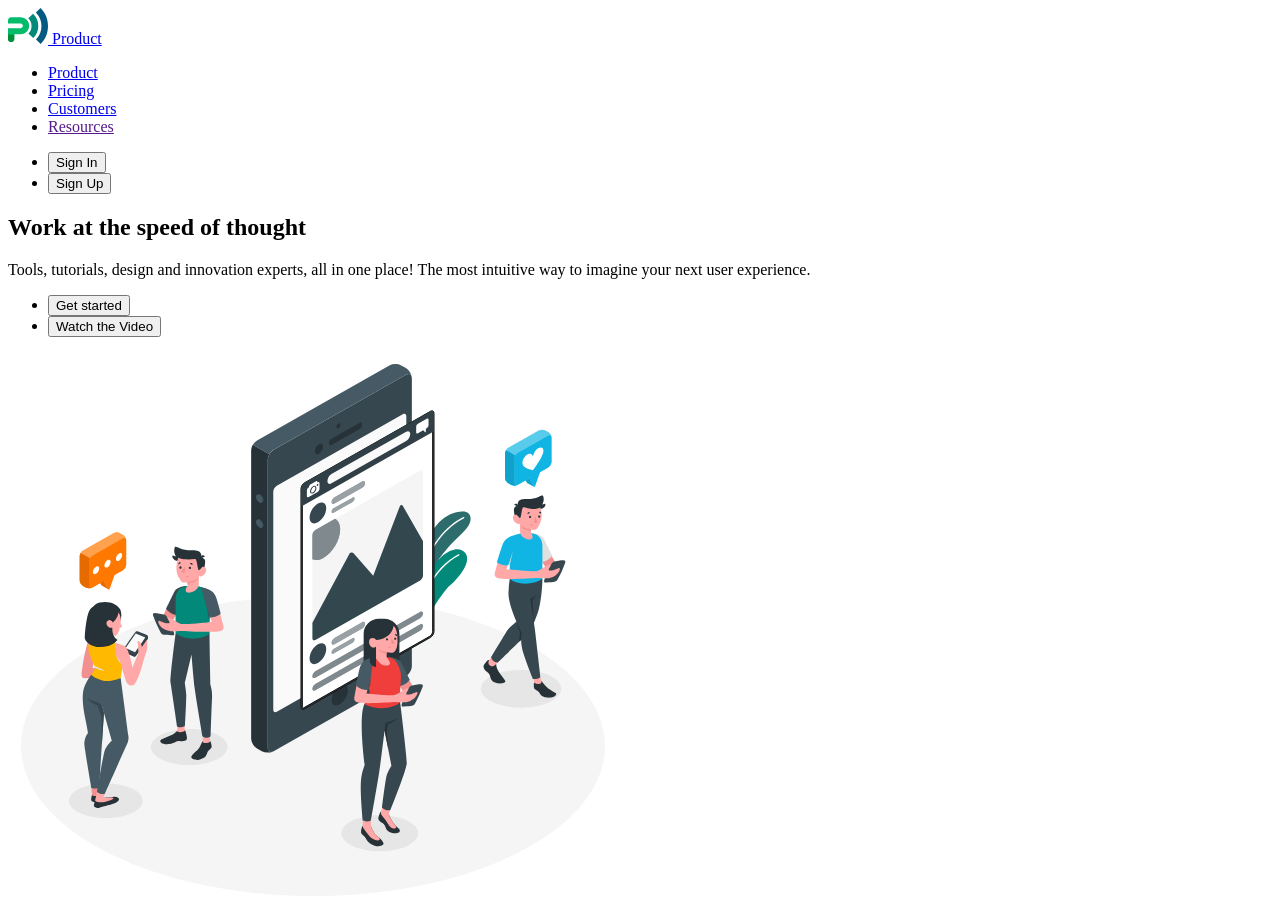
==== index.html @ 0d186ab6 "add header+hero markup" ====
<!DOCTYPE html>
<html lang="en">
<head>
  <meta charset="UTF-8">
  <meta name="viewport" content="width=device-width, initial-scale=1.0">
  <title>Business promotion</title>
</head>
<body>
  <header>
    <a href="./index.html">
    <img src="./images/logo.svg" alt="logo" width="40" height="36">
    Product
    </a>

    <nav>
      <ul>
        <li><a href="./index.html">Product</a></li>
        <li><a href="./pricing.html">Pricing</a></li>
        <li><a href="./customers.html">Customers</a></li>
        <li><a href="">Resources</a></li>
      </ul>
    </nav>

    <ul>
      <li><button type="button">Sign In</button></li>
      <li><button type="button">Sign Up</button></li>
    </ul>
    
  </header>

  <main>
    <!-- HERO SECTION  -->
      <section>
        <h1>Work at the speed of thought</h1>
        <p>Tools, tutorials, design and innovation experts, all in one place! The most intuitive way to imagine your next user experience.</p>
        <ul>
          <li><button type="button">Get started</button></li>
          <li><button type="button">Watch the Video</button></li>
        </ul>
        <img src="./images/hero-img.svg" alt="hero-img" width="610" height="555">
      </section>

  </main>
  
</body>
</html>
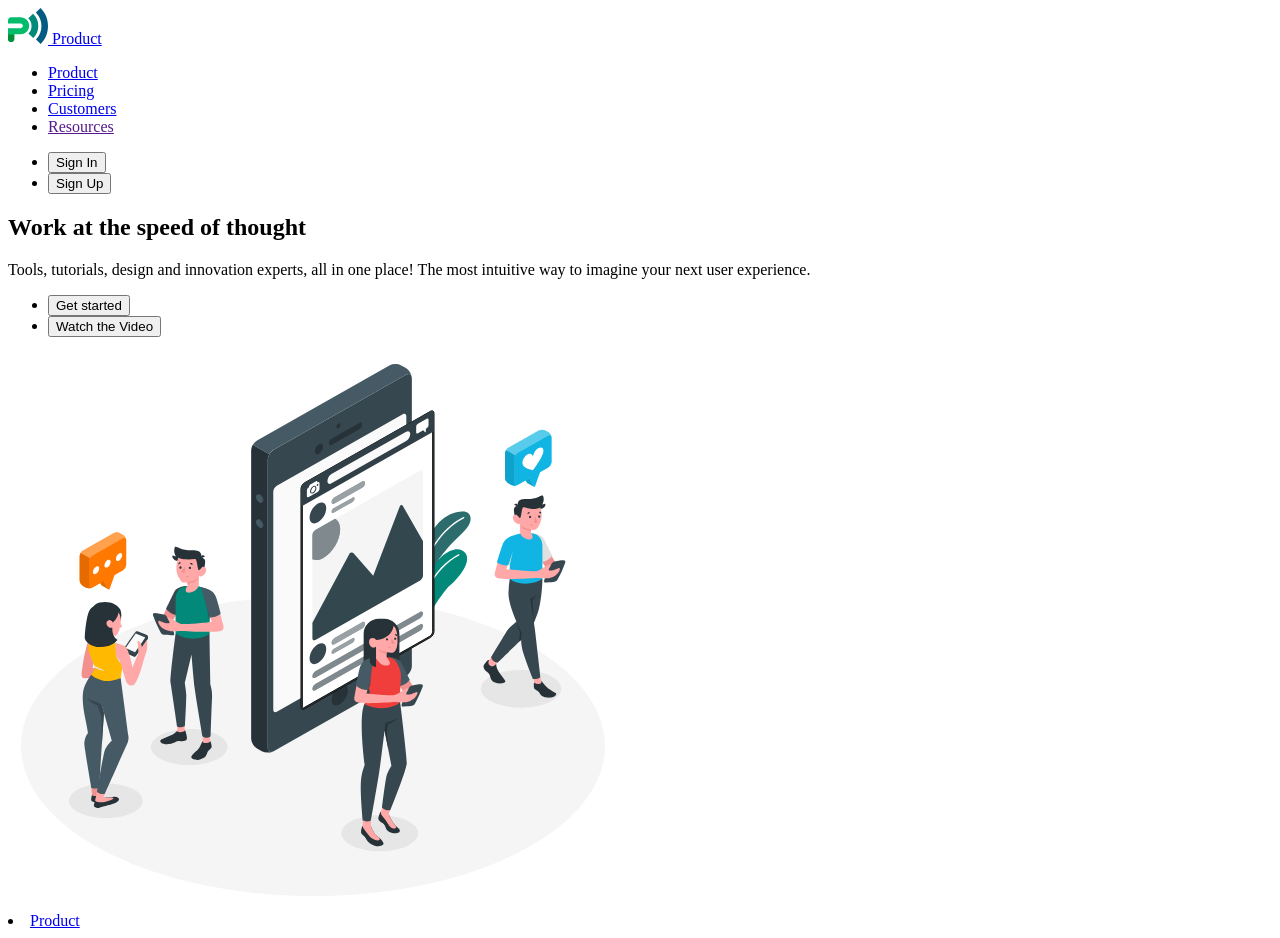
==== commit 75450433: "add links" ====
--- a/index.html
+++ b/index.html
@@ -42,5 +42,8 @@
 
   </main>
   
+  
 </body>
-</html>+</html>
+
+<li><a href="./index.html">Product</a></li>
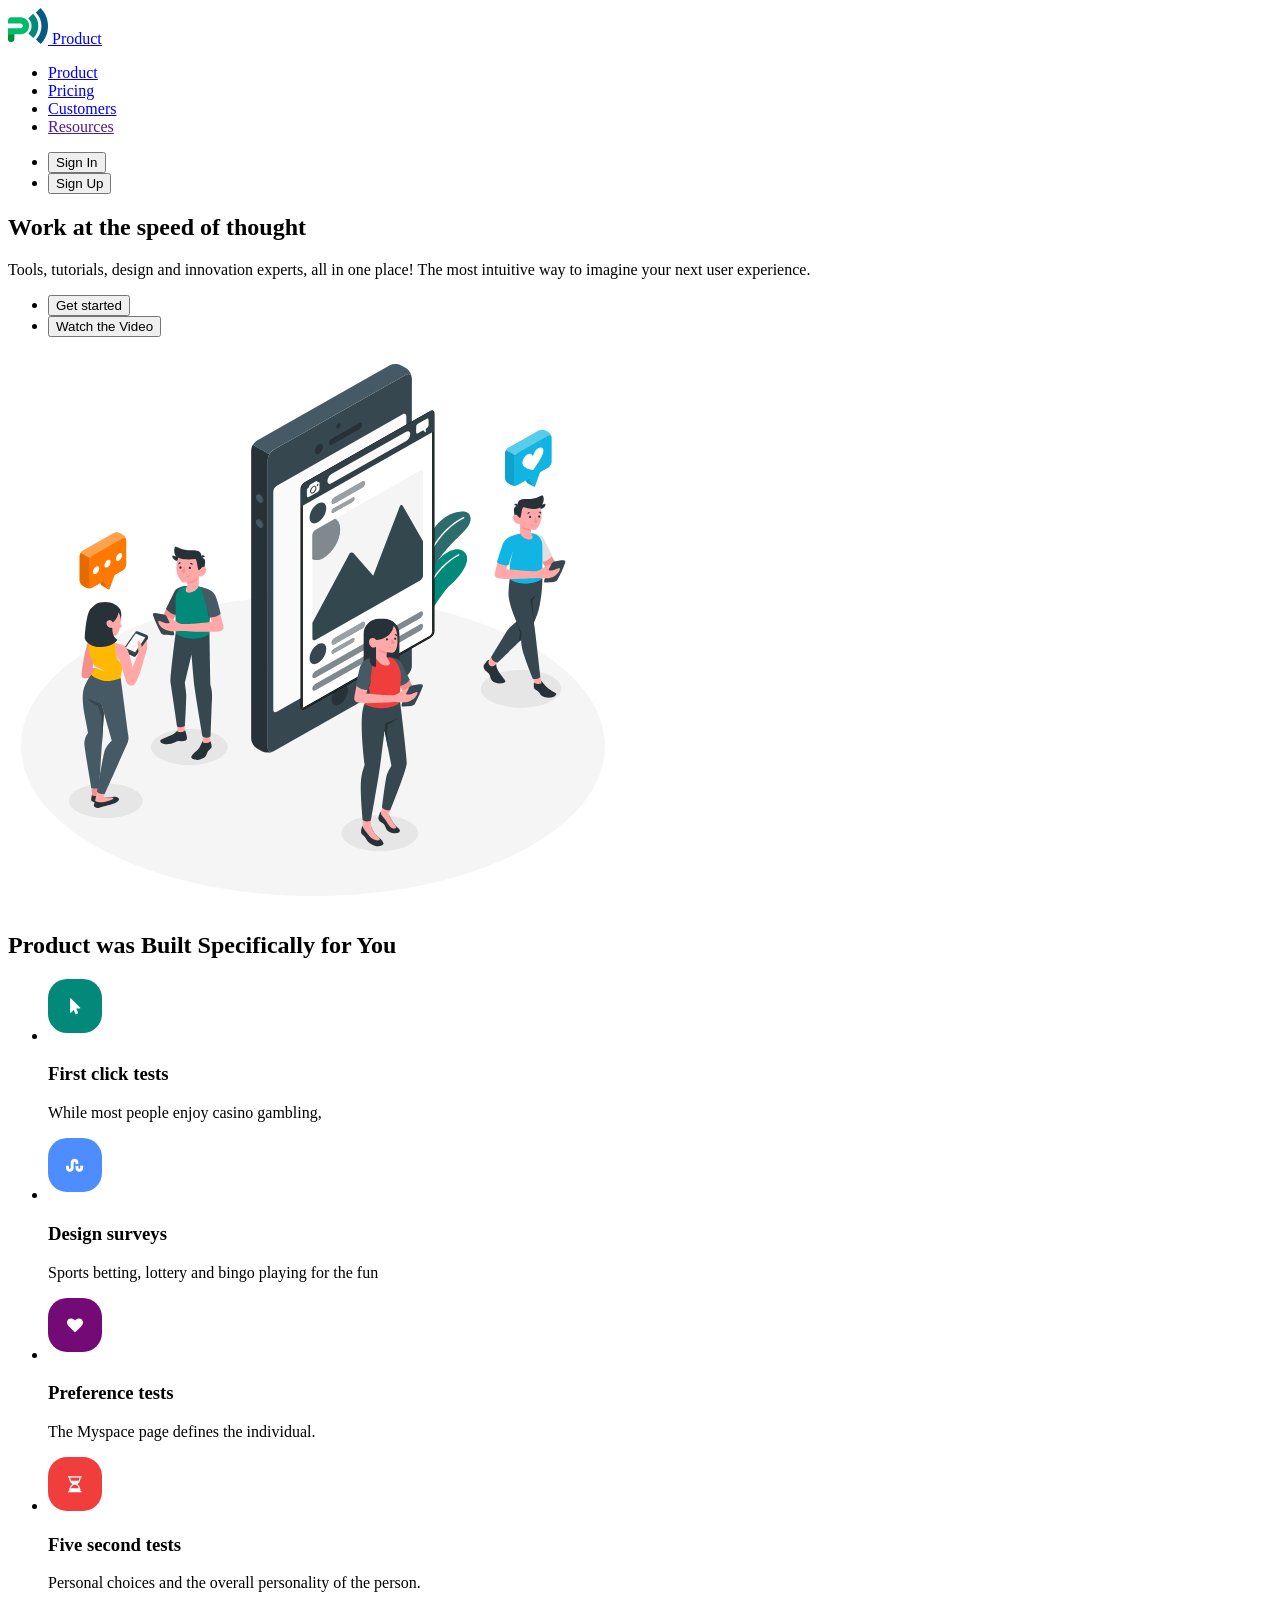
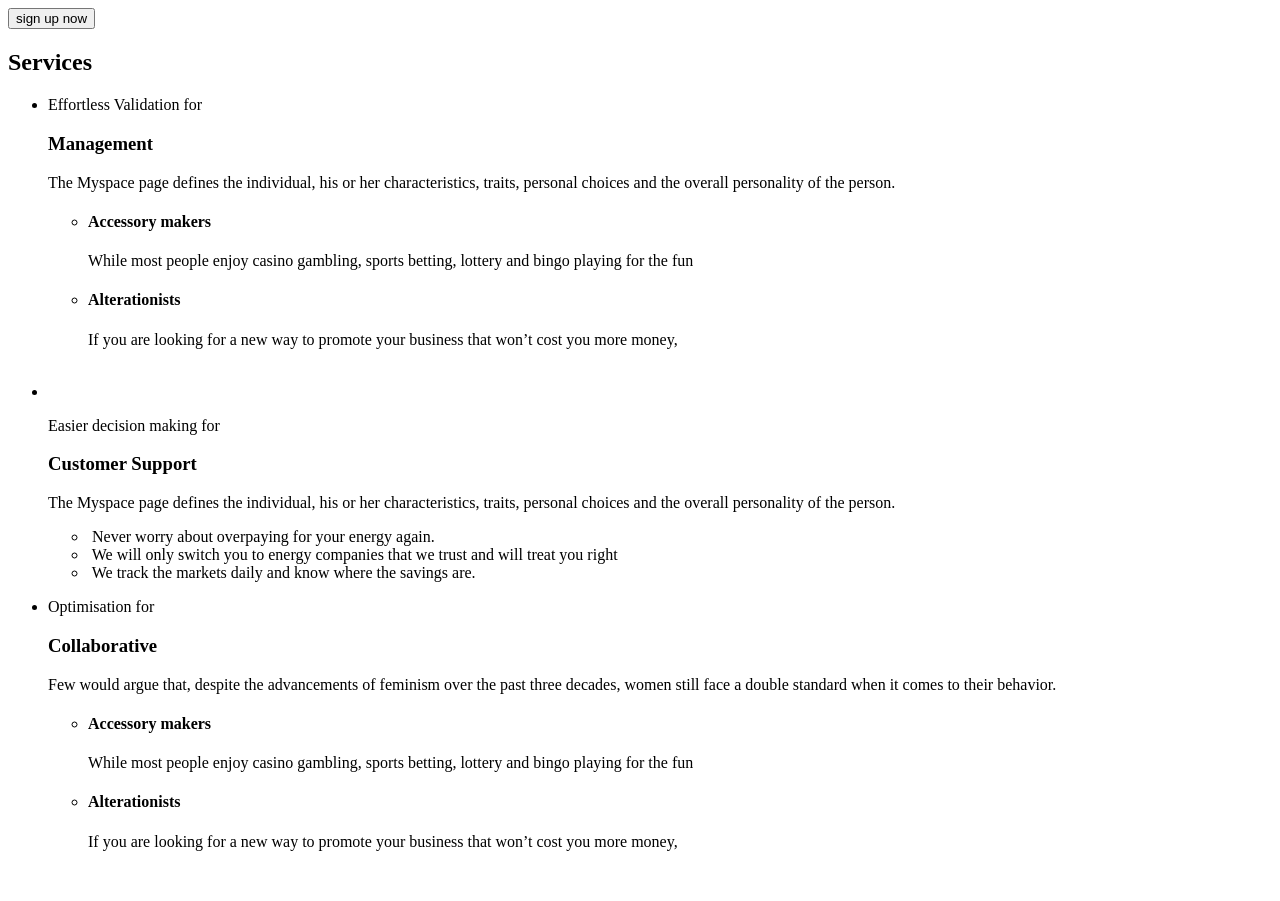
==== commit 3a1ab326: "add second+third section" ====
--- a/index.html
+++ b/index.html
@@ -40,10 +40,96 @@
         <img src="./images/hero-img.svg" alt="hero-img" width="610" height="555">
       </section>
 
+      <section>
+        <h2>Product  was Built Specifically for You</h2>
+        <ul>
+          <li>
+            <img src="./images/icon-1.svg" alt="icon-1">
+            <h3>First click tests</h3>
+            <p>While most people enjoy casino gambling,</p>
+          </li>
+          <li>
+            <img src="./images/icon-2.svg" alt="icon-2">
+            <h3>Design surveys</h3>
+            <p>Sports betting, lottery and bingo playing for the fun</p>
+          </li>
+          <li>
+            <img src="./images/icon-3.svg" alt="icon-3">
+            <h3>Preference tests</h3>
+            <p>The Myspace page defines the individual.</p>
+          </li>
+          <li>
+            <img src="./images/icon-4.svg" alt="icon-4">
+            <h3>Five second tests</h3>
+            <p>Personal choices and the overall personality of the person. </p>
+          </li>
+        </ul>
+        <button type="button">sign up now</button>
+      </section>
+
+
+      <section>
+        <h2>Services</h2>
+        <ul>
+
+          <li>
+            <p>Effortless Validation for</p>
+            <h3>Management</h3>
+            <p>The Myspace page defines the individual, his or her characteristics, traits, personal choices and the overall personality of the person. </p>
+            <ul>
+              <li>
+                <h4>Accessory makers</h4>
+                <p>While most people enjoy casino gambling, sports betting, lottery and bingo playing for the fun</p>
+              </li>
+              <li>
+                <h4>Alterationists</h4>
+                <p>If you are looking for a new way to promote your business that won’t cost you more money, </p>
+              </li>
+            </ul>
+            <img src="" alt="">
+          </li>
+
+          <li>
+            <img src="" alt="">
+            <p>Easier decision making for</p>
+            <h3>Customer Support</h3>
+            <p>The Myspace page defines the individual, his or her characteristics, traits, personal choices and the overall personality of the person. </p>
+            <ul>
+              <li>
+                <img src="" alt="">
+                Never worry about overpaying for your energy again. </li>
+              <li>
+                <img src="" alt="">
+                We will only switch you to energy companies that we trust and will treat you right</li>
+              <li>
+                <img src="" alt="">
+                We track the markets daily and know where the savings are.</li>
+            </ul>
+          </li>
+
+          <li>
+            <p>Optimisation for</p>
+            <h3>Collaborative</h3>
+            <p>Few would argue that, despite the advancements of feminism over the past three decades, women still face a double standard when it comes to their behavior. </p>
+            <ul>
+              <li>
+                <h4>Accessory makers</h4>
+                <p>While most people enjoy casino gambling, sports betting, lottery and bingo playing for the fun</p>
+              </li>
+              <li>
+                <h4>Alterationists</h4>
+                <p>If you are looking for a new way to promote your business that won’t cost you more money, </p>
+              </li>
+            </ul>
+            <img src="" alt="">
+          </li>
+
+        </ul>
+      </section>
+
   </main>
   
   
 </body>
 </html>
 
-<li><a href="./index.html">Product</a></li>
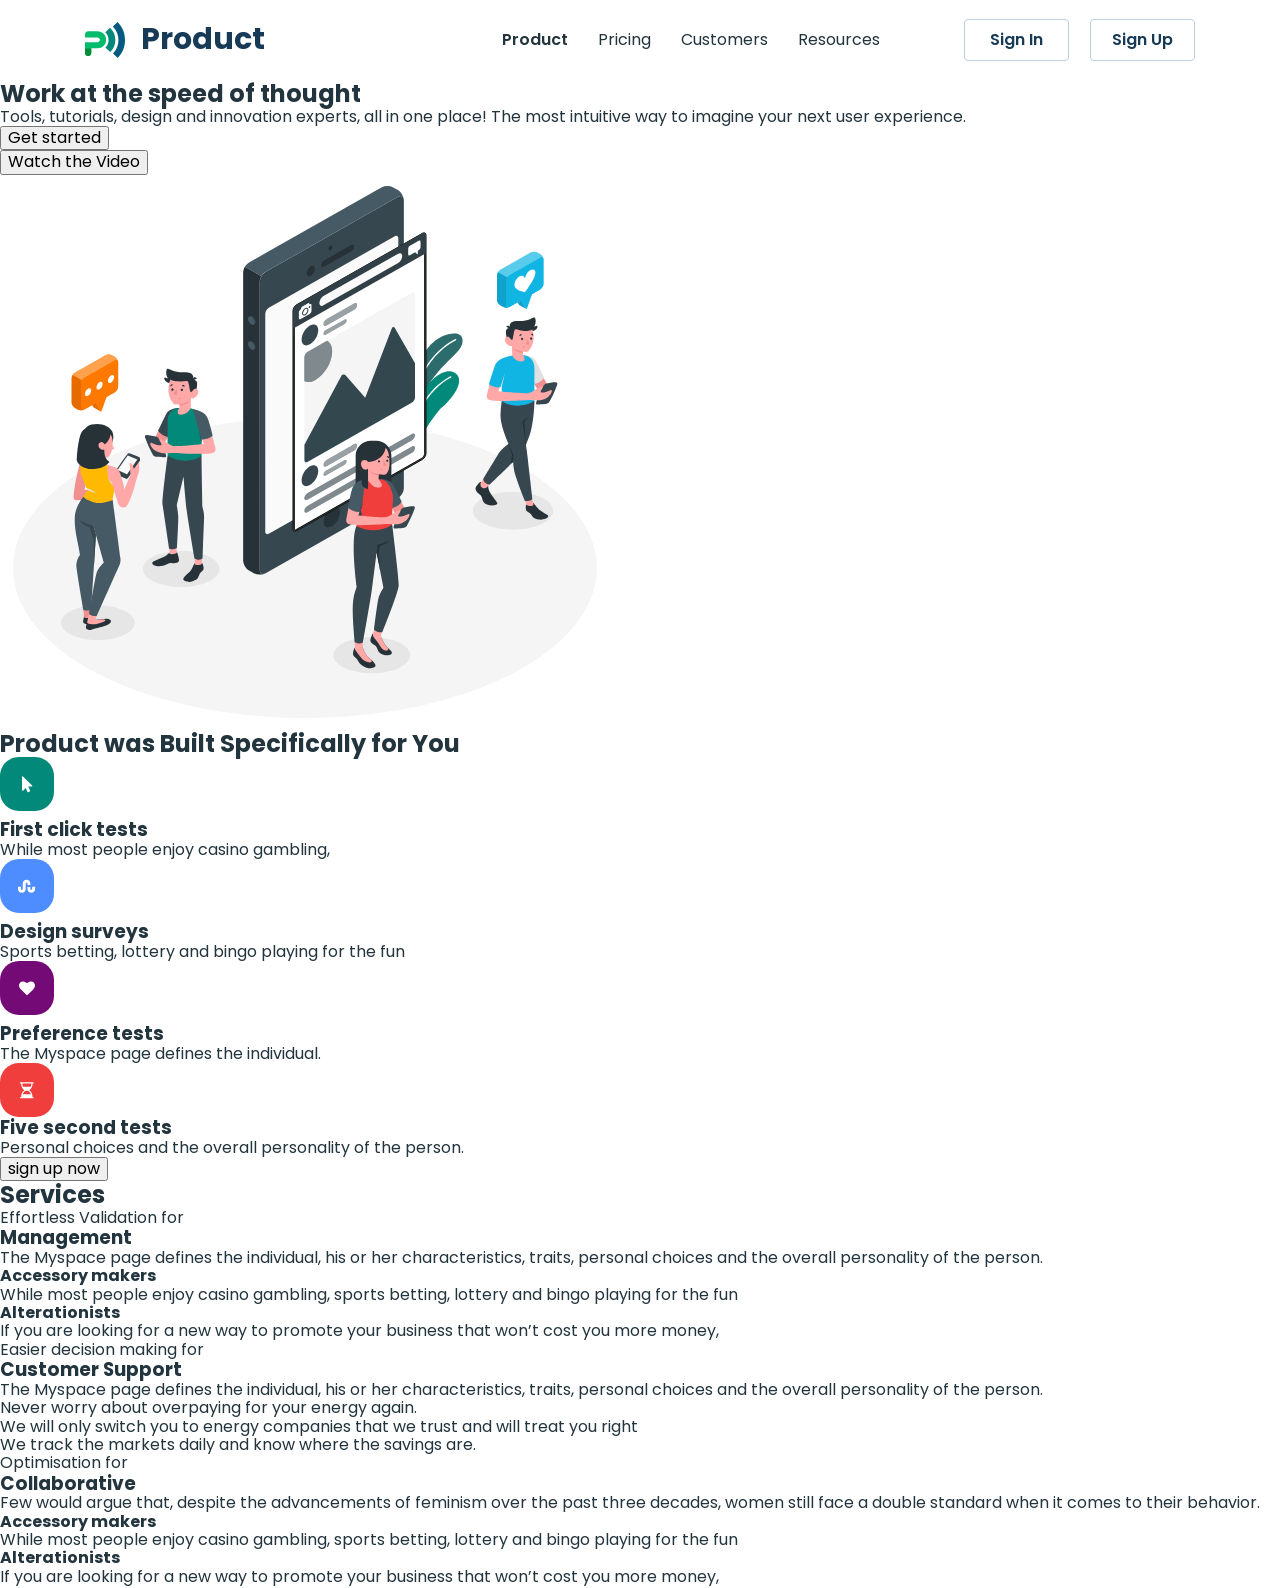
==== commit f8fe9847: "add header styles" ====
--- a/index.html
+++ b/index.html
@@ -4,27 +4,37 @@
   <meta charset="UTF-8">
   <meta name="viewport" content="width=device-width, initial-scale=1.0">
   <title>Business promotion</title>
+  <link rel="stylesheet" href="https://cdnjs.cloudflare.com/ajax/libs/modern-normalize/3.0.1/modern-normalize.min.css" integrity="sha512-q6WgHqiHlKyOqslT/lgBgodhd03Wp4BEqKeW6nNtlOY4quzyG3VoQKFrieaCeSnuVseNKRGpGeDU3qPmabCANg==" crossorigin="anonymous" referrerpolicy="no-referrer" />
+  <link rel="preconnect" href="https://fonts.googleapis.com">
+<link rel="preconnect" href="https://fonts.gstatic.com" crossorigin>
+<link href="https://fonts.googleapis.com/css2?family=Inter:wght@500;700&family=Montserrat:wght@400;500;600;700&family=Poppins:wght@400;500;600;700;800&family=Roboto:wght@400;500;700;900&display=swap" rel="stylesheet">
+  <link rel="stylesheet" href="./css/styles.css">
 </head>
 <body>
-  <header>
-    <a href="./index.html">
-    <img src="./images/logo.svg" alt="logo" width="40" height="36">
-    Product
-    </a>
+  <header class="header">
 
-    <nav>
-      <ul>
-        <li><a href="./index.html">Product</a></li>
-        <li><a href="./pricing.html">Pricing</a></li>
-        <li><a href="./customers.html">Customers</a></li>
-        <li><a href="">Resources</a></li>
+  <div class="container header-container">
+
+      <a class="header-logo logo" href="./index.html">
+      <img src="./images/logo.svg" alt="logo" width="40" height="36">
+      Product
+      </a>
+  
+      <nav class="header-nav">
+        <ul class="header-nav-list">
+          <li class="header-nav-item"><a class="header-nav-link current" href="./index.html">Product</a></li>
+          <li class="header-nav-item"><a class="header-nav-link" href="./pricing.html">Pricing</a></li>
+          <li class="header-nav-item"><a class="header-nav-link" href="./customers.html">Customers</a></li>
+          <li class="header-nav-item"><a class="header-nav-link" href="">Resources</a></li>
+        </ul>
+      </nav>
+  
+      <ul class="header-btn-list">
+        <li class="header-btn-item"><button class="header-btn" type="button">Sign In</button></li>
+        <li class="header-btn-item"><button class="header-btn" type="button">Sign Up</button></li>
       </ul>
-    </nav>
 
-    <ul>
-      <li><button type="button">Sign In</button></li>
-      <li><button type="button">Sign Up</button></li>
-    </ul>
+  </div>
     
   </header>
 
--- a/css/styles.css
+++ b/css/styles.css
@@ -0,0 +1,104 @@
+body {
+  font-family: "Poppins", sans-serif;
+  color: #22343d;
+  background-color: #fff;
+}
+
+a {
+  text-decoration: none;
+}
+
+ul {
+  list-style: none;
+  padding-left: 0;
+  margin: 0;
+}
+
+h1, h2, h3, h4, h5, h6, p {
+  margin: 0;
+}
+
+img {
+  display: block;
+}
+
+button {
+  cursor: pointer;
+  font-family: inherit;
+}
+
+.container {
+  max-width: 1150px;
+  width: 100%;
+  padding: 0 20px;
+  margin: 0 auto;
+}
+
+/* HEADER  */
+
+.header {
+}
+
+.header-container {
+  display: flex;
+  align-items: center;
+}
+
+/* .header .container {
+  display: flex;
+} */
+
+.header-logo {
+}
+.logo {
+display: flex;
+align-items: center;
+gap: 16px;
+margin-right: 237px;
+font-weight: 700;
+font-size: 30px;
+line-height: 0.93;
+color: #173a56;
+}
+.header-nav {
+  margin-right: auto;
+}
+.header-nav-list {
+  display: flex;
+  /* gap: 30px; */
+}
+.header-nav-item:not(:last-child) {
+  margin-right: 30px;
+}
+.header-nav-link {
+  display: block;
+  padding: 26px 0;
+line-height: 1.75;
+color: #22343d;
+}
+.current {
+  font-weight: 600;
+}
+.header-btn-list {
+  display: flex;
+  gap: 21px;
+}
+.header-btn-item {
+}
+.header-btn {
+border: 1px solid #bcd0e5;
+border-radius: 4px;
+min-width: 105px;
+height: 42px;
+font-weight: 600;
+text-align: center;
+color: #173a56;
+background-color: transparent;
+}
+
+.header-btn:hover,
+.header-btn:focus {
+  color: #fff;
+  background-color: #02897a;
+  border: none;
+}
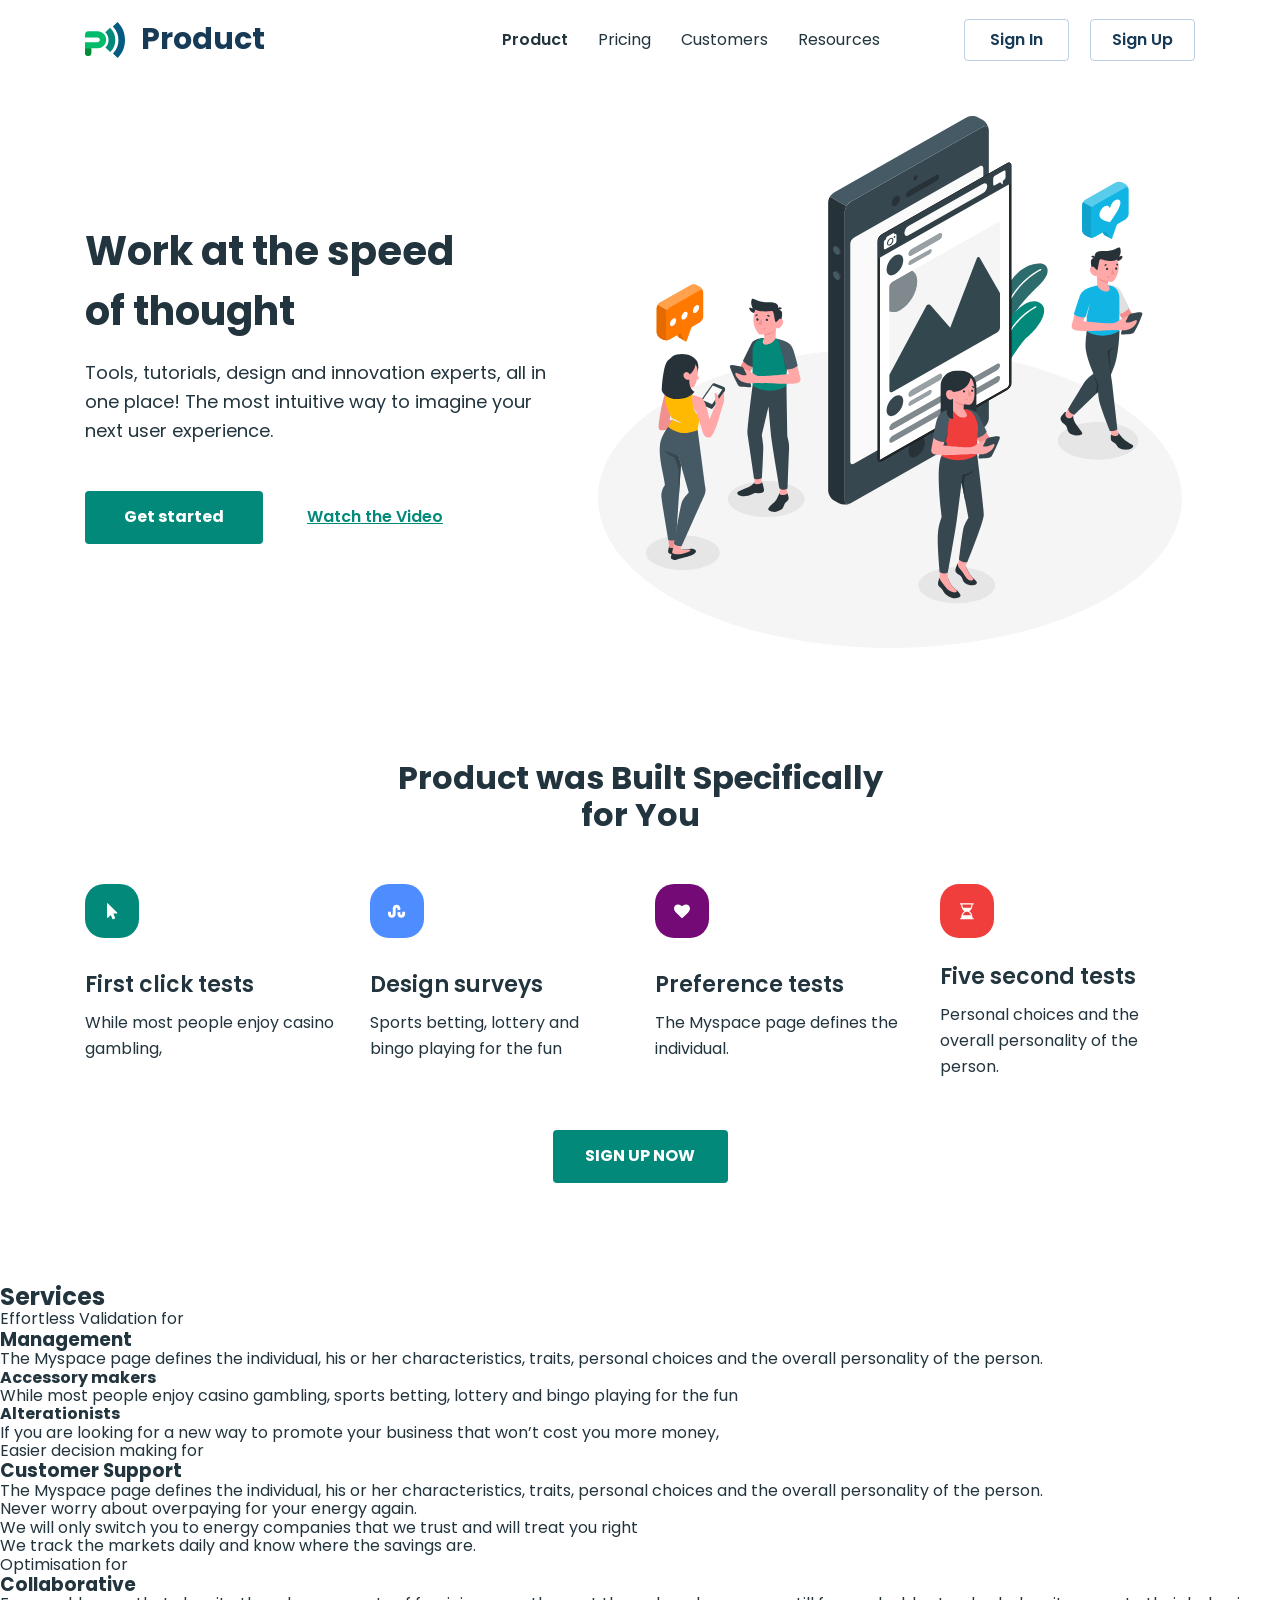
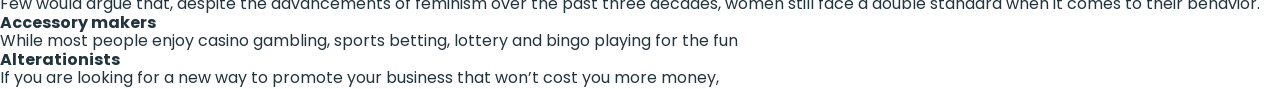
==== commit a9ec93f0: "add 1+2 setion styles" ====
--- a/index.html
+++ b/index.html
@@ -1,145 +1,213 @@
 <!DOCTYPE html>
 <html lang="en">
-<head>
-  <meta charset="UTF-8">
-  <meta name="viewport" content="width=device-width, initial-scale=1.0">
-  <title>Business promotion</title>
-  <link rel="stylesheet" href="https://cdnjs.cloudflare.com/ajax/libs/modern-normalize/3.0.1/modern-normalize.min.css" integrity="sha512-q6WgHqiHlKyOqslT/lgBgodhd03Wp4BEqKeW6nNtlOY4quzyG3VoQKFrieaCeSnuVseNKRGpGeDU3qPmabCANg==" crossorigin="anonymous" referrerpolicy="no-referrer" />
-  <link rel="preconnect" href="https://fonts.googleapis.com">
-<link rel="preconnect" href="https://fonts.gstatic.com" crossorigin>
-<link href="https://fonts.googleapis.com/css2?family=Inter:wght@500;700&family=Montserrat:wght@400;500;600;700&family=Poppins:wght@400;500;600;700;800&family=Roboto:wght@400;500;700;900&display=swap" rel="stylesheet">
-  <link rel="stylesheet" href="./css/styles.css">
-</head>
-<body>
-  <header class="header">
-
-  <div class="container header-container">
-
-      <a class="header-logo logo" href="./index.html">
-      <img src="./images/logo.svg" alt="logo" width="40" height="36">
-      Product
-      </a>
-  
-      <nav class="header-nav">
-        <ul class="header-nav-list">
-          <li class="header-nav-item"><a class="header-nav-link current" href="./index.html">Product</a></li>
-          <li class="header-nav-item"><a class="header-nav-link" href="./pricing.html">Pricing</a></li>
-          <li class="header-nav-item"><a class="header-nav-link" href="./customers.html">Customers</a></li>
-          <li class="header-nav-item"><a class="header-nav-link" href="">Resources</a></li>
+  <head>
+    <meta charset="UTF-8" />
+    <meta name="viewport" content="width=device-width, initial-scale=1.0" />
+    <title>Business promotion</title>
+    <link
+      rel="stylesheet"
+      href="https://cdnjs.cloudflare.com/ajax/libs/modern-normalize/3.0.1/modern-normalize.min.css"
+      integrity="sha512-q6WgHqiHlKyOqslT/lgBgodhd03Wp4BEqKeW6nNtlOY4quzyG3VoQKFrieaCeSnuVseNKRGpGeDU3qPmabCANg=="
+      crossorigin="anonymous"
+      referrerpolicy="no-referrer"
+    />
+    <link rel="preconnect" href="https://fonts.googleapis.com" />
+    <link rel="preconnect" href="https://fonts.gstatic.com" crossorigin />
+    <link
+      href="https://fonts.googleapis.com/css2?family=Inter:wght@500;700&family=Montserrat:wght@400;500;600;700&family=Poppins:wght@400;500;600;700;800&family=Roboto:wght@400;500;700;900&display=swap"
+      rel="stylesheet"
+    />
+    <link rel="stylesheet" href="./css/styles.css" />
+  </head>
+  <body>
+    <header class="header">
+      <div class="container header-container">
+        <a class="header-logo logo" href="./index.html">
+          <img src="./images/logo.svg" alt="logo" width="40" height="36" />
+          Product
+        </a>
+
+        <nav class="header-nav">
+          <ul class="header-nav-list">
+            <li class="header-nav-item">
+              <a class="header-nav-link current" href="./index.html">Product</a>
+            </li>
+            <li class="header-nav-item">
+              <a class="header-nav-link" href="./pricing.html">Pricing</a>
+            </li>
+            <li class="header-nav-item">
+              <a class="header-nav-link" href="./customers.html">Customers</a>
+            </li>
+            <li class="header-nav-item">
+              <a class="header-nav-link" href="">Resources</a>
+            </li>
+          </ul>
+        </nav>
+
+        <ul class="header-btn-list">
+          <li class="header-btn-item">
+            <button class="header-btn" type="button">Sign In</button>
+          </li>
+          <li class="header-btn-item">
+            <button class="header-btn" type="button">Sign Up</button>
+          </li>
         </ul>
-      </nav>
-  
-      <ul class="header-btn-list">
-        <li class="header-btn-item"><button class="header-btn" type="button">Sign In</button></li>
-        <li class="header-btn-item"><button class="header-btn" type="button">Sign Up</button></li>
-      </ul>
-
-  </div>
-    
-  </header>
-
-  <main>
-    <!-- HERO SECTION  -->
-      <section>
-        <h1>Work at the speed of thought</h1>
-        <p>Tools, tutorials, design and innovation experts, all in one place! The most intuitive way to imagine your next user experience.</p>
-        <ul>
-          <li><button type="button">Get started</button></li>
-          <li><button type="button">Watch the Video</button></li>
-        </ul>
-        <img src="./images/hero-img.svg" alt="hero-img" width="610" height="555">
+      </div>
+    </header>
+
+    <main>
+      <!-- HERO SECTION  -->
+      <section class="hero">
+        <div class="container hero-container">
+          <div>
+            <h1 class="hero-title">Work at the speed of thought</h1>
+            <p class="hero-text">
+              Tools, tutorials, design and innovation experts, all in one place!
+              The most intuitive way to imagine your next user experience.
+            </p>
+            <ul class="hero-list">
+              <li class="hero-list-item">
+                <button class="hero-start-btn" type="button">
+                  Get started
+                </button>
+              </li>
+              <li class="hero-list-item">
+                <button class="hero-video-btn" type="button">
+                  Watch the Video
+                </button>
+              </li>
+            </ul>
+          </div>
+          <img
+            src="./images/hero-img.svg"
+            alt="hero-img"
+            width="610"
+            height="555"
+          />
+        </div>
       </section>
-
-      <section>
-        <h2>Product  was Built Specifically for You</h2>
-        <ul>
-          <li>
-            <img src="./images/icon-1.svg" alt="icon-1">
-            <h3>First click tests</h3>
-            <p>While most people enjoy casino gambling,</p>
-          </li>
-          <li>
-            <img src="./images/icon-2.svg" alt="icon-2">
-            <h3>Design surveys</h3>
-            <p>Sports betting, lottery and bingo playing for the fun</p>
-          </li>
-          <li>
-            <img src="./images/icon-3.svg" alt="icon-3">
-            <h3>Preference tests</h3>
-            <p>The Myspace page defines the individual.</p>
-          </li>
-          <li>
-            <img src="./images/icon-4.svg" alt="icon-4">
-            <h3>Five second tests</h3>
-            <p>Personal choices and the overall personality of the person. </p>
-          </li>
-        </ul>
-        <button type="button">sign up now</button>
+      <!-- FEATURES SECTION  -->
+      <section class="features">
+        <div class="container">
+          <h2 class="features-title">Product was Built Specifically for You</h2>
+          <ul class="features-list">
+            <li class="features-item">
+              <img src="./images/icon-1.svg" alt="icon-1" />
+              <h3 class="features-item-title">First click tests</h3>
+              <p class="features-item-text">
+                While most people enjoy casino gambling,
+              </p>
+            </li>
+            <li class="features-item">
+              <img src="./images/icon-2.svg" alt="icon-2" />
+              <h3 class="features-item-title">Design surveys</h3>
+              <p class="features-item-text">
+                Sports betting, lottery and bingo playing for the fun
+              </p>
+            </li>
+            <li class="features-item">
+              <img src="./images/icon-3.svg" alt="icon-3" />
+              <h3 class="features-item-title">Preference tests</h3>
+              <p class="features-item-text">
+                The Myspace page defines the individual.
+              </p>
+            </li>
+            <li class="features-item">
+              <img src="./images/icon-4.svg" alt="icon-4" />
+              <h3 class="features-item-title">Five second tests</h3>
+              <p class="features-item-text">
+                Personal choices and the overall personality of the person.
+              </p>
+            </li>
+          </ul>
+          <button class="features-btn" type="button">sign up now</button>
+        </div>
       </section>
-
 
       <section>
         <h2>Services</h2>
         <ul>
-
           <li>
             <p>Effortless Validation for</p>
             <h3>Management</h3>
-            <p>The Myspace page defines the individual, his or her characteristics, traits, personal choices and the overall personality of the person. </p>
+            <p>
+              The Myspace page defines the individual, his or her
+              characteristics, traits, personal choices and the overall
+              personality of the person.
+            </p>
             <ul>
               <li>
                 <h4>Accessory makers</h4>
-                <p>While most people enjoy casino gambling, sports betting, lottery and bingo playing for the fun</p>
+                <p>
+                  While most people enjoy casino gambling, sports betting,
+                  lottery and bingo playing for the fun
+                </p>
               </li>
               <li>
                 <h4>Alterationists</h4>
-                <p>If you are looking for a new way to promote your business that won’t cost you more money, </p>
-              </li>
-            </ul>
-            <img src="" alt="">
+                <p>
+                  If you are looking for a new way to promote your business that
+                  won’t cost you more money,
+                </p>
+              </li>
+            </ul>
+            <img src="" alt="" />
           </li>
 
           <li>
-            <img src="" alt="">
+            <img src="" alt="" />
             <p>Easier decision making for</p>
             <h3>Customer Support</h3>
-            <p>The Myspace page defines the individual, his or her characteristics, traits, personal choices and the overall personality of the person. </p>
+            <p>
+              The Myspace page defines the individual, his or her
+              characteristics, traits, personal choices and the overall
+              personality of the person.
+            </p>
             <ul>
               <li>
-                <img src="" alt="">
-                Never worry about overpaying for your energy again. </li>
-              <li>
-                <img src="" alt="">
-                We will only switch you to energy companies that we trust and will treat you right</li>
-              <li>
-                <img src="" alt="">
-                We track the markets daily and know where the savings are.</li>
+                <img src="" alt="" />
+                Never worry about overpaying for your energy again.
+              </li>
+              <li>
+                <img src="" alt="" />
+                We will only switch you to energy companies that we trust and
+                will treat you right
+              </li>
+              <li>
+                <img src="" alt="" />
+                We track the markets daily and know where the savings are.
+              </li>
             </ul>
           </li>
 
           <li>
             <p>Optimisation for</p>
             <h3>Collaborative</h3>
-            <p>Few would argue that, despite the advancements of feminism over the past three decades, women still face a double standard when it comes to their behavior. </p>
+            <p>
+              Few would argue that, despite the advancements of feminism over
+              the past three decades, women still face a double standard when it
+              comes to their behavior.
+            </p>
             <ul>
               <li>
                 <h4>Accessory makers</h4>
-                <p>While most people enjoy casino gambling, sports betting, lottery and bingo playing for the fun</p>
+                <p>
+                  While most people enjoy casino gambling, sports betting,
+                  lottery and bingo playing for the fun
+                </p>
               </li>
               <li>
                 <h4>Alterationists</h4>
-                <p>If you are looking for a new way to promote your business that won’t cost you more money, </p>
-              </li>
-            </ul>
-            <img src="" alt="">
-          </li>
-
+                <p>
+                  If you are looking for a new way to promote your business that
+                  won’t cost you more money,
+                </p>
+              </li>
+            </ul>
+            <img src="" alt="" />
+          </li>
         </ul>
       </section>
-
-  </main>
-  
-  
-</body>
+    </main>
+  </body>
 </html>
-
--- a/css/styles.css
+++ b/css/styles.css
@@ -1,5 +1,5 @@
 body {
-  font-family: "Poppins", sans-serif;
+  font-family: 'Poppins', sans-serif;
   color: #22343d;
   background-color: #fff;
 }
@@ -14,7 +14,13 @@
   margin: 0;
 }
 
-h1, h2, h3, h4, h5, h6, p {
+h1,
+h2,
+h3,
+h4,
+h5,
+h6,
+p {
   margin: 0;
 }
 
@@ -51,14 +57,14 @@
 .header-logo {
 }
 .logo {
-display: flex;
-align-items: center;
-gap: 16px;
-margin-right: 237px;
-font-weight: 700;
-font-size: 30px;
-line-height: 0.93;
-color: #173a56;
+  display: flex;
+  align-items: center;
+  gap: 16px;
+  margin-right: 237px;
+  font-weight: 700;
+  font-size: 30px;
+  line-height: 0.93;
+  color: #173a56;
 }
 .header-nav {
   margin-right: auto;
@@ -73,8 +79,8 @@
 .header-nav-link {
   display: block;
   padding: 26px 0;
-line-height: 1.75;
-color: #22343d;
+  line-height: 1.75;
+  color: #22343d;
 }
 .current {
   font-weight: 600;
@@ -86,14 +92,14 @@
 .header-btn-item {
 }
 .header-btn {
-border: 1px solid #bcd0e5;
-border-radius: 4px;
-min-width: 105px;
-height: 42px;
-font-weight: 600;
-text-align: center;
-color: #173a56;
-background-color: transparent;
+  border: 1px solid #bcd0e5;
+  border-radius: 4px;
+  min-width: 105px;
+  height: 42px;
+  font-weight: 600;
+  text-align: center;
+  color: #173a56;
+  background-color: transparent;
 }
 
 .header-btn:hover,
@@ -101,4 +107,97 @@
   color: #fff;
   background-color: #02897a;
   border: none;
-}+}
+
+/* HERO  */
+.hero {
+  padding-top: 25px;
+  padding-bottom: 100px;
+}
+.hero-container {
+  display: flex;
+  align-items: center;
+  justify-content: space-between;
+}
+.hero-title {
+  max-width: 377px;
+  margin-bottom: 18px;
+  font-size: 40px;
+  line-height: 1.5;
+}
+.hero-text {
+  margin-bottom: 45px;
+  max-width: 465px;
+  font-size: 18px;
+  line-height: 1.6;
+}
+.hero-list {
+  display: flex;
+  gap: 30px;
+}
+.hero-list-item {
+}
+.hero-start-btn {
+  border-radius: 4px;
+  min-width: 178px;
+  height: 53px;
+  font-weight: 700;
+  color: #fff;
+  background-color: #02897a;
+  border: none;
+}
+.hero-video-btn {
+  min-width: 164px;
+  height: 53px;
+  font-weight: 600;
+  text-decoration: underline;
+  text-decoration-skip-ink: none;
+  color: #02897a;
+  border: none;
+  background-color: transparent;
+}
+
+/* FEATURES  */
+
+.features {
+  padding-bottom: 100px;
+}
+.features-title {
+  max-width: 535px;
+  margin-right: auto;
+  margin-bottom: 50px;
+  margin-left: auto;
+  font-size: 32px;
+  text-align: center;
+}
+.features-list {
+  display: flex;
+  gap: 30px;
+  margin-bottom: 50px;
+}
+.features-item {
+  width: calc((100% - 90px) / 4);
+}
+.features-item-title {
+  margin-top: 26px;
+  margin-bottom: 13px;
+  font-weight: 600;
+  font-size: 22px;
+}
+
+.features-item-text {
+  line-height: 1.62;
+}
+
+.features-btn {
+  border-radius: 4px;
+  min-width: 175px;
+  height: 53px;
+  display: block;
+  margin: 0 auto;
+  font-weight: 700;
+  color: #fff;
+  background-color: #02897a;
+  border: none;
+  text-transform: uppercase;
+}
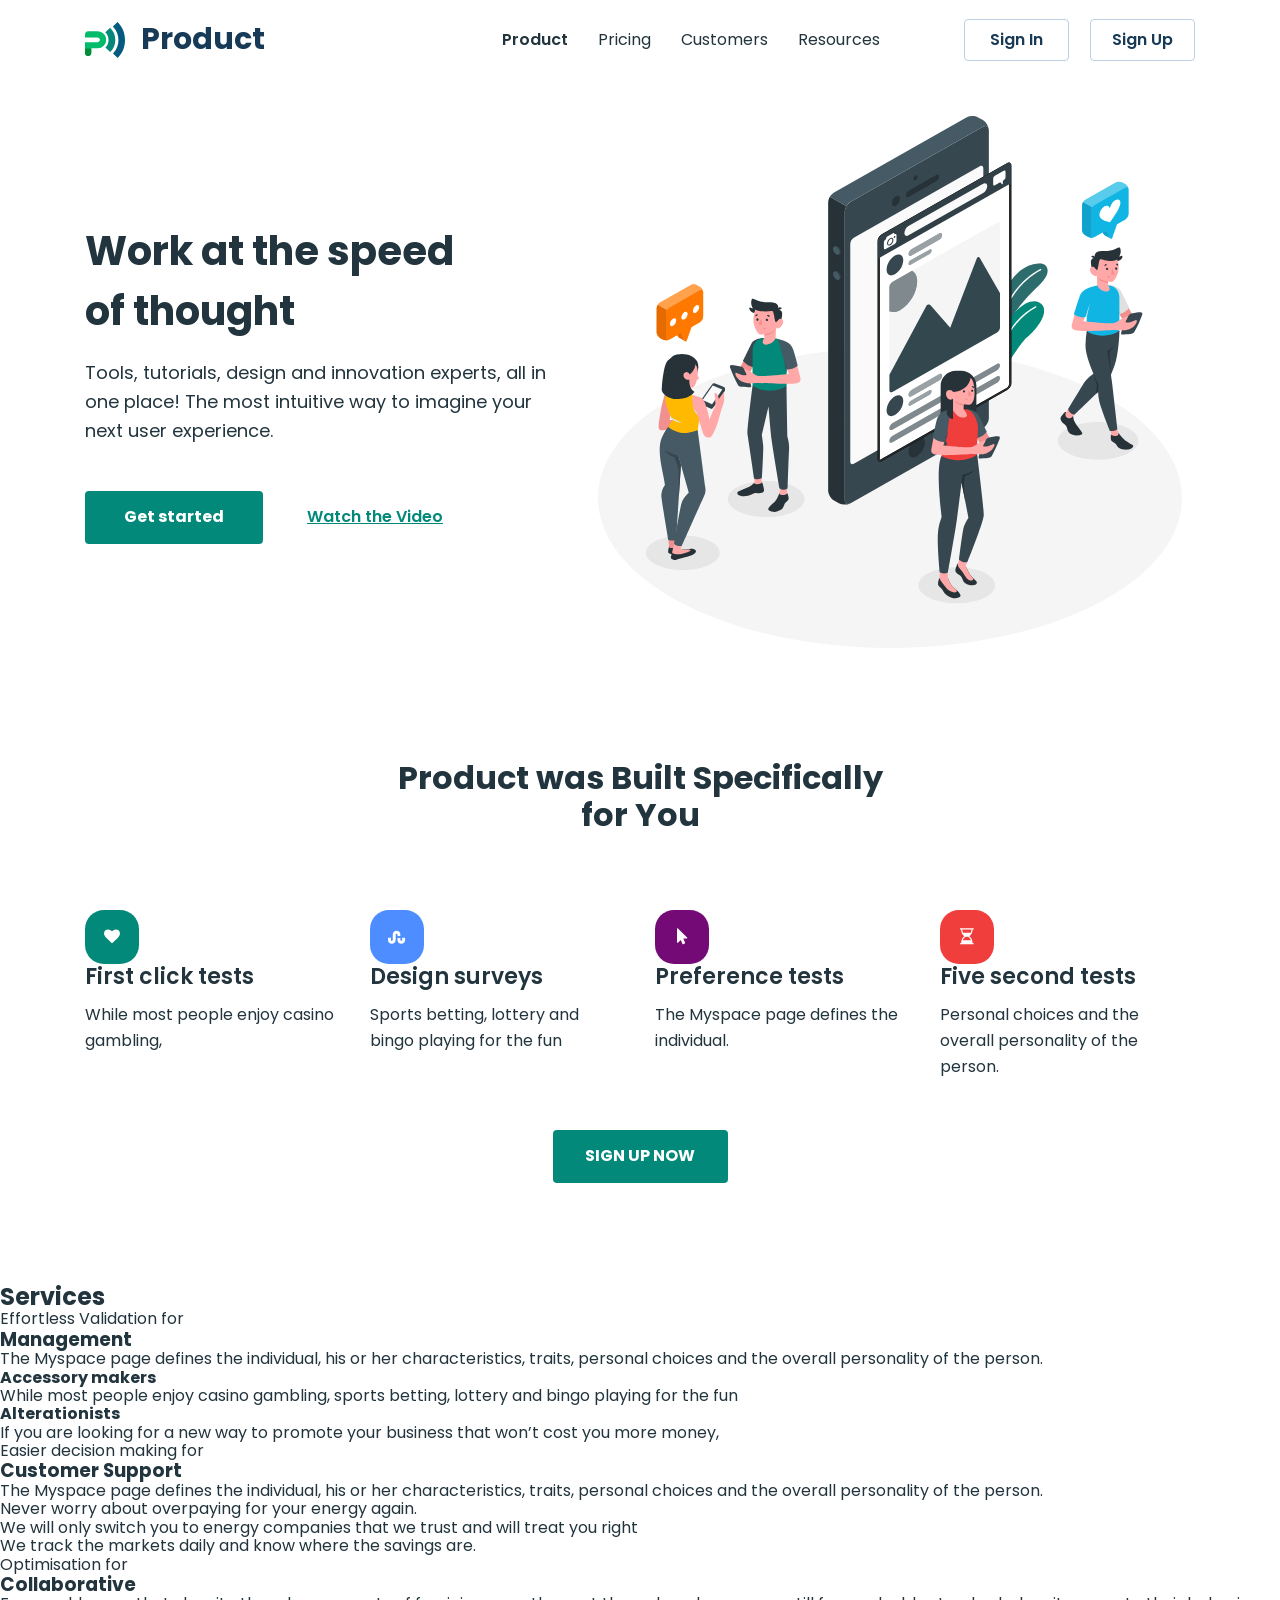
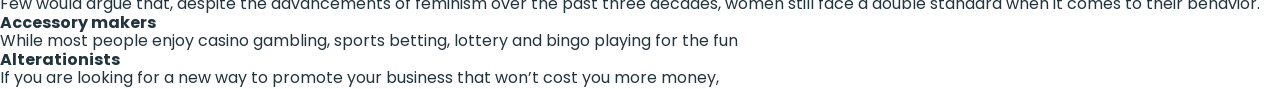
==== commit 01435bae: "add icons" ====
--- a/index.html
+++ b/index.html
@@ -87,7 +87,7 @@
         </div>
       </section>
       <!-- FEATURES SECTION  -->
-      <section class="features">
+      <!-- <section class="features">
         <div class="container">
           <h2 class="features-title">Product was Built Specifically for You</h2>
           <ul class="features-list">
@@ -122,8 +122,94 @@
           </ul>
           <button class="features-btn" type="button">sign up now</button>
         </div>
+      </section> -->
+
+
+       <!-- <section class="features">
+        <div class="container">
+          <h2 class="features-title">Product was Built Specifically for You</h2>
+          <ul class="features-list">
+            <li class="features-item">
+              <div class="features-box">
+                <svg class="features-icon" width="11" height="18">
+                  <use href="./images/icons.svg#icon-cursor"></use>
+                </svg>
+              </div>
+              <h3 class="features-item-title">First click tests</h3>
+              <p class="features-item-text">
+                While most people enjoy casino gambling,
+              </p>
+            </li>
+            <li class="features-item">
+                <div class="features-box">
+                <svg class="features-icon" width="18" height="18">
+                  <use href="./images/icons.svg#icon-wave"></use>
+                </svg>
+              </div>
+              <h3 class="features-item-title">Design surveys</h3>
+              <p class="features-item-text">
+                Sports betting, lottery and bingo playing for the fun
+              </p>
+            </li>
+            <li class="features-item">
+               <div class="features-box">
+                <svg class="features-icon" width="16" height="18">
+                  <use href="./images/icons.svg#icon-heart"></use>
+                </svg>
+              </div>
+              <h3 class="features-item-title">Preference tests</h3>
+              <p class="features-item-text">
+                The Myspace page defines the individual.
+              </p>
+            </li>
+            <li class="features-item">
+               <div class="features-box">
+                <svg class="features-icon" width="14" height="18">
+                  <use href="./images/icons.svg#icon-clock"></use>
+                </svg>
+              </div>
+              <h3 class="features-item-title">Five second tests</h3>
+              <p class="features-item-text">
+                Personal choices and the overall personality of the person.
+              </p>
+            </li>
+          </ul>
+          <button class="features-btn" type="button">sign up now</button>
+        </div>
+      </section> -->
+      
+        <section class="features">
+        <div class="container">
+          <h2 class="features-title">Product was Built Specifically for You</h2>
+          <ul class="features-list">
+            <li class="features-item">
+              <h3 class="features-item-title">First click tests</h3>
+              <p class="features-item-text">
+                While most people enjoy casino gambling,
+              </p>
+            </li>
+            <li class="features-item">
+              <h3 class="features-item-title">Design surveys</h3>
+              <p class="features-item-text">
+                Sports betting, lottery and bingo playing for the fun
+              </p>
+            </li>
+            <li class="features-item">
+              <h3 class="features-item-title">Preference tests</h3>
+              <p class="features-item-text">
+                The Myspace page defines the individual.
+              </p>
+            </li>
+            <li class="features-item">
+              <h3 class="features-item-title">Five second tests</h3>
+              <p class="features-item-text">
+                Personal choices and the overall personality of the person.
+              </p>
+            </li>
+          </ul>
+          <button class="features-btn" type="button">sign up now</button>
+        </div>
       </section>
-
       <section>
         <h2>Services</h2>
         <ul>
--- a/css/styles.css
+++ b/css/styles.css
@@ -201,3 +201,63 @@
   border: none;
   text-transform: uppercase;
 }
+
+
+/* FEATURES-2  */
+/* 
+.features-box {
+  display: flex;
+  align-items: center;
+  justify-content: center;
+  width: 54px;
+  height: 54px;
+  border-radius: 19px;
+ 
+}
+
+.features-icon {
+  fill: #fff;
+}
+
+.features-item:nth-child(1) .features-box {
+ background-color: #02897a;
+}
+.features-item:nth-child(2) .features-box {
+ background-color: #4d8dff;
+}
+.features-item:nth-child(3) .features-box {
+ background-color: #740a76;
+}
+.features-item:nth-child(4) .features-box {
+ background-color:  #f03e3d;
+} */
+
+
+/* FEATURES-3  */
+
+.features-item-title::before {
+  content: "";
+  display: block;
+  width: 54px;
+  height: 54px;
+  border-radius: 19px;
+  background-repeat: no-repeat;
+  background-position: center;
+}
+
+.features-item:nth-child(1) .features-item-title::before {
+ background-color: #02897a;
+ background-image: url('../images/f-icon-1.svg');
+}
+.features-item:nth-child(2) .features-item-title::before {
+ background-color: #4d8dff;
+ background-image: url('../images/f-icon-2.svg');
+}
+.features-item:nth-child(3) .features-item-title::before {
+ background-color: #740a76;
+ background-image: url('../images/f-icon-3.svg');
+}
+.features-item:nth-child(4) .features-item-title::before {
+ background-color:  #f03e3d;
+ background-image: url('../images/f-icon-4.svg');
+}
